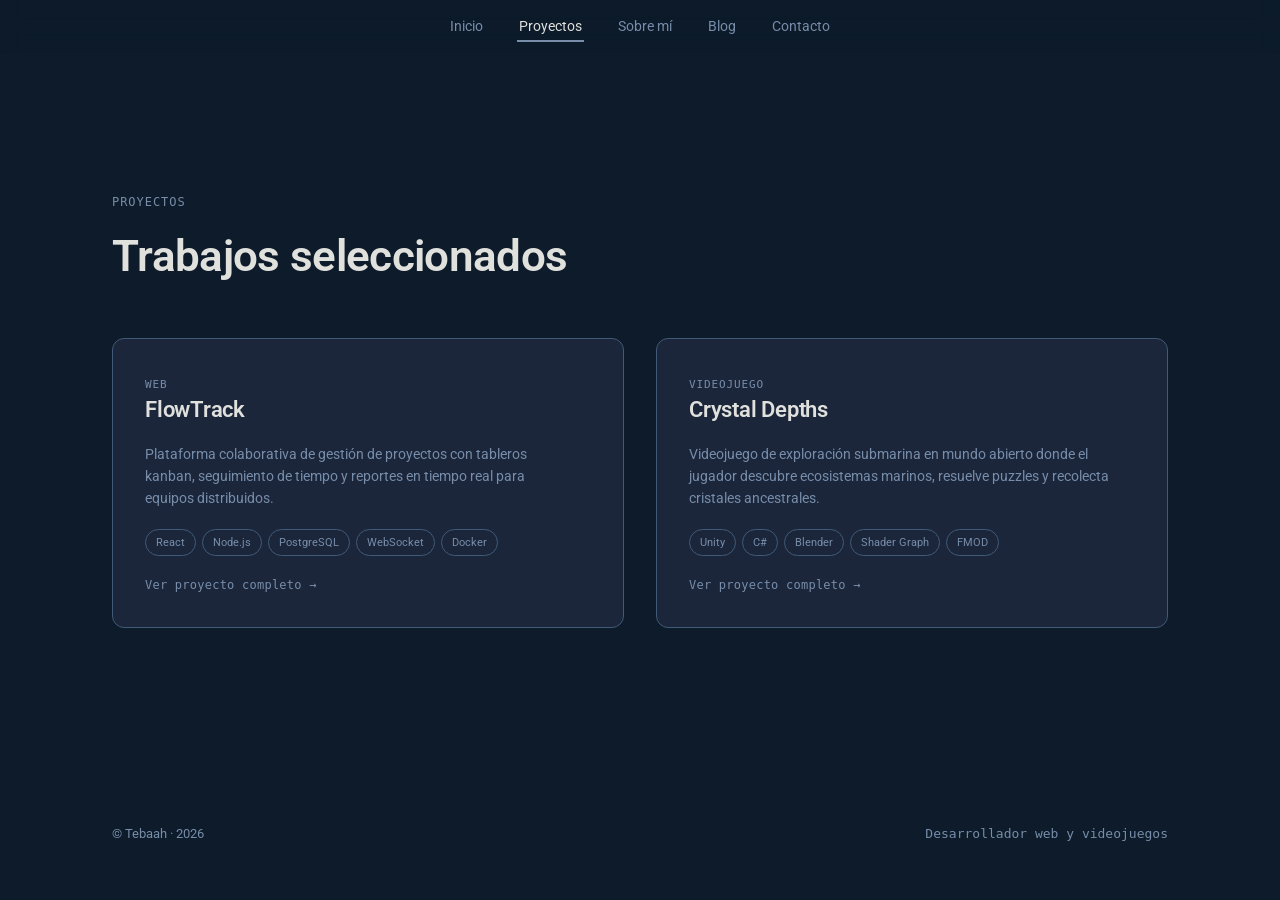
==== proyectos/index.html @ afd74b19 "feat: convertir SPA a páginas HTML individuales - Eliminar js/navigation.js (lógica SPA ya no necesa" ====
<!doctype html>
<html lang="es">

<head>
    <meta charset="utf-8" />
    <meta name="viewport" content="width=device-width, initial-scale=1" />
    <title>Proyectos · Tebaah</title>
    <link rel="preconnect" href="https://fonts.googleapis.com" />
    <link rel="preconnect" href="https://fonts.gstatic.com" crossorigin />
    <link href="https://fonts.googleapis.com/css2?family=Roboto:ital,wght@0,100..900;1,100..900&display=swap"
        rel="stylesheet" />
    <link rel="stylesheet" href="../css/main.css" />
</head>

<body>

    <header class="nav-wrapper">
        <div class="container nav-wrapper__inner">
            <nav>
                <ul class="nav-wrapper__list">
                    <li><a href="../index.html" class="nav-wrapper__link">Inicio</a></li>
                    <li><a href="index.html" class="nav-wrapper__link nav-wrapper__link--active">Proyectos</a></li>
                    <li><a href="../sobre-mi.html" class="nav-wrapper__link">Sobre mí</a></li>
                    <li><a href="../blog.html" class="nav-wrapper__link">Blog</a></li>
                    <li><a href="../contacto.html" class="nav-wrapper__link">Contacto</a></li>
                </ul>
            </nav>
        </div>
    </header>

    <main id="content">

        <section class="section page-section page-section--active" id="page-proyectos">
            <div class="container">
                <p class="text--eyebrow">PROYECTOS</p>
                <h2 style="margin-bottom: var(--gap-xl);">Trabajos seleccionados</h2>

                <div class="grid--2">
                    <a href="flowtrack.html" class="card--project">
                        <div>
                            <span class="card__type">Web</span>
                            <h3 class="card__title">FlowTrack</h3>
                        </div>
                        <p class="card__desc">
                            Plataforma colaborativa de gestión de proyectos con tableros kanban,
                            seguimiento de tiempo y reportes en tiempo real para equipos distribuidos.
                        </p>
                        <div class="tag__list">
                            <span class="tag tag--sm">React</span>
                            <span class="tag tag--sm">Node.js</span>
                            <span class="tag tag--sm">PostgreSQL</span>
                            <span class="tag tag--sm">WebSocket</span>
                            <span class="tag tag--sm">Docker</span>
                        </div>
                        <span class="card__cta">Ver proyecto completo →</span>
                    </a>

                    <a href="crystal-depths.html" class="card--project">
                        <div>
                            <span class="card__type">Videojuego</span>
                            <h3 class="card__title">Crystal Depths</h3>
                        </div>
                        <p class="card__desc">
                            Videojuego de exploración submarina en mundo abierto donde el jugador
                            descubre ecosistemas marinos, resuelve puzzles y recolecta cristales ancestrales.
                        </p>
                        <div class="tag__list">
                            <span class="tag tag--sm">Unity</span>
                            <span class="tag tag--sm">C#</span>
                            <span class="tag tag--sm">Blender</span>
                            <span class="tag tag--sm">Shader Graph</span>
                            <span class="tag tag--sm">FMOD</span>
                        </div>
                        <span class="card__cta">Ver proyecto completo →</span>
                    </a>
                </div>
            </div>
        </section>

    </main>

    <footer class="pagefoot">
        <div class="container row--between pagefoot__inner">
            <span>&copy; Tebaah · 2026</span>
            <span class="pagefoot__role">Desarrollador web y videojuegos</span>
        </div>
    </footer>

</body>

</html>
---- css/main.css ----
/* ════════════════════════════════════════════
   Tebaah.github.io — Main Stylesheet
   ════════════════════════════════════════════ */

/* Base */
@import url('base/variables.css');
@import url('base/reset.css');
@import url('base/typography.css');

/* Components */
@import url('components/page-section.css');
@import url('components/layout.css');
@import url('components/nav.css');
@import url('components/hero.css');
@import url('components/button.css');
@import url('components/card.css');
@import url('components/tag.css');
@import url('components/ph-img.css');
@import url('components/form.css');
@import url('components/about.css');
@import url('components/blog.css');
@import url('components/contact.css');
@import url('components/footer.css');
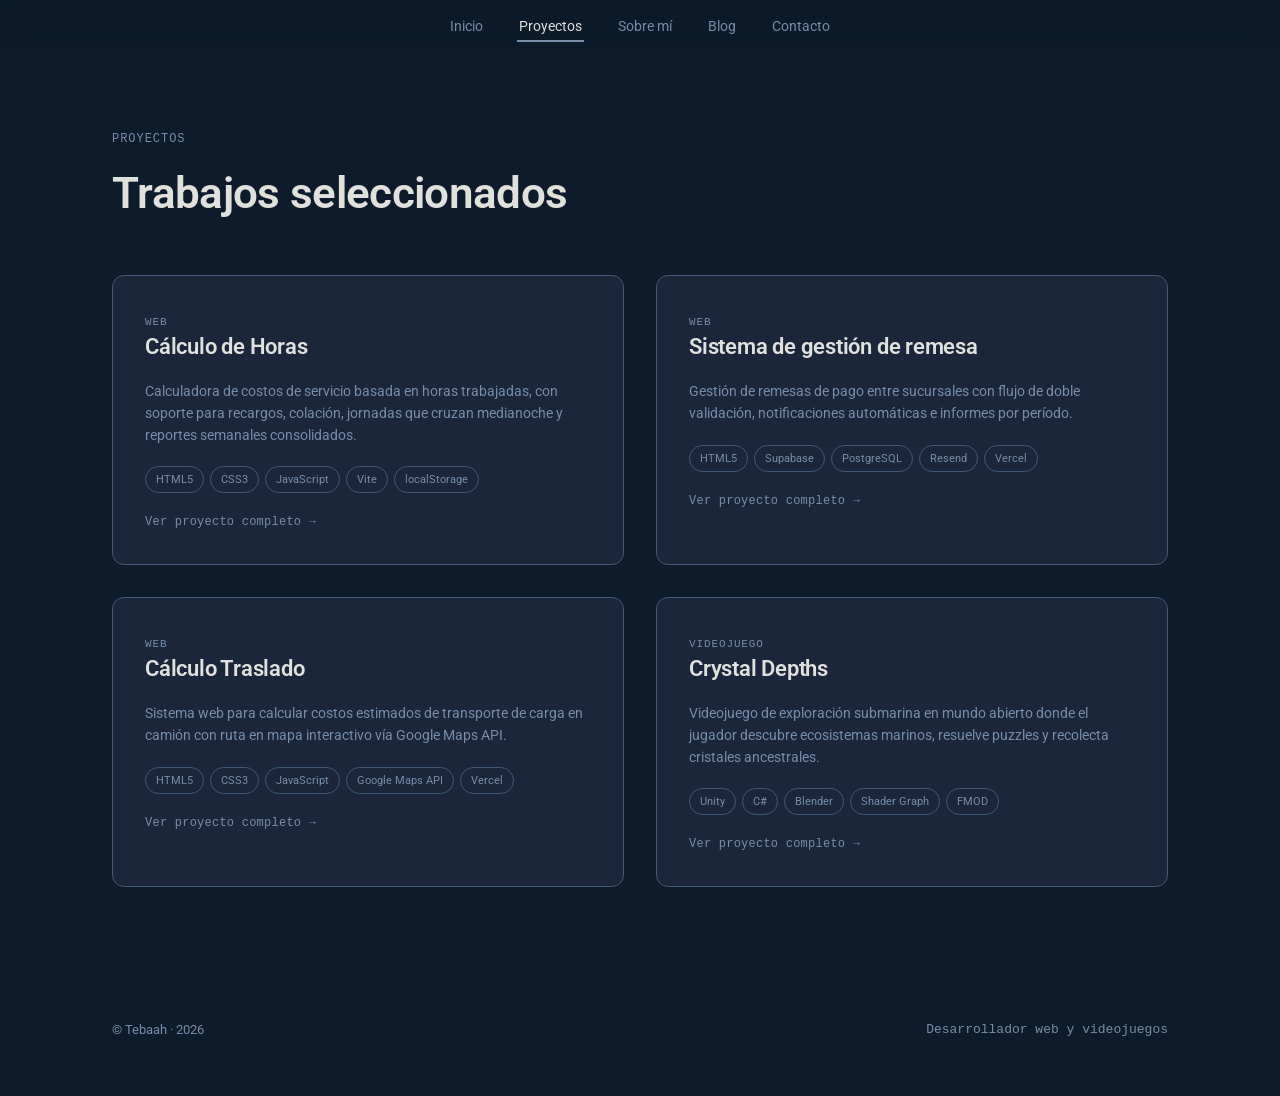
==== commit 76790ea9: "feat: add project cards for CalculoHoras, SistemaRemesa and CalculoTraslado; remove FlowTrack" ====
--- a/proyectos/index.html
+++ b/proyectos/index.html
@@ -36,21 +36,60 @@
                 <h2 style="margin-bottom: var(--gap-xl);">Trabajos seleccionados</h2>
 
                 <div class="grid--2">
-                    <a href="flowtrack.html" class="card--project">
+                    <a href="calculo-horas.html" class="card--project">
                         <div>
                             <span class="card__type">Web</span>
-                            <h3 class="card__title">FlowTrack</h3>
+                            <h3 class="card__title">Cálculo de Horas</h3>
                         </div>
                         <p class="card__desc">
-                            Plataforma colaborativa de gestión de proyectos con tableros kanban,
-                            seguimiento de tiempo y reportes en tiempo real para equipos distribuidos.
+                            Calculadora de costos de servicio basada en horas trabajadas, con
+                            soporte para recargos, colación, jornadas que cruzan medianoche y
+                            reportes semanales consolidados.
                         </p>
                         <div class="tag__list">
-                            <span class="tag tag--sm">React</span>
-                            <span class="tag tag--sm">Node.js</span>
+                            <span class="tag tag--sm">HTML5</span>
+                            <span class="tag tag--sm">CSS3</span>
+                            <span class="tag tag--sm">JavaScript</span>
+                            <span class="tag tag--sm">Vite</span>
+                            <span class="tag tag--sm">localStorage</span>
+                        </div>
+                        <span class="card__cta">Ver proyecto completo →</span>
+                    </a>
+
+                    <a href="sistema-remesa.html" class="card--project">
+                        <div>
+                            <span class="card__type">Web</span>
+                            <h3 class="card__title">Sistema de gestión de remesa</h3>
+                        </div>
+                        <p class="card__desc">
+                            Gestión de remesas de pago entre sucursales con flujo de doble
+                            validación, notificaciones automáticas e informes por período.
+                        </p>
+                        <div class="tag__list">
+                            <span class="tag tag--sm">HTML5</span>
+                            <span class="tag tag--sm">Supabase</span>
                             <span class="tag tag--sm">PostgreSQL</span>
-                            <span class="tag tag--sm">WebSocket</span>
-                            <span class="tag tag--sm">Docker</span>
+                            <span class="tag tag--sm">Resend</span>
+                            <span class="tag tag--sm">Vercel</span>
+                        </div>
+                        <span class="card__cta">Ver proyecto completo →</span>
+                    </a>
+
+                    <a href="calculo-traslado.html" class="card--project">
+                        <div>
+                            <span class="card__type">Web</span>
+                            <h3 class="card__title">Cálculo Traslado</h3>
+                        </div>
+                        <p class="card__desc">
+                            Sistema web para calcular costos estimados de transporte de carga en
+                            camión con ruta en mapa interactivo vía Google Maps API.
+                        </p>
+                        <div class="tag__list">
+                            <span class="tag tag--sm">HTML5</span>
+                            <span class="tag tag--sm">CSS3</span>
+                            <span class="tag tag--sm">JavaScript</span>
+                            <span class="tag tag--sm">Google Maps API</span>
+                            <span class="tag tag--sm">Vercel</span>
                         </div>
                         <span class="card__cta">Ver proyecto completo →</span>
                     </a>
--- a/css/main.css
+++ b/css/main.css
@@ -20,4 +20,5 @@
 @import url('components/about.css');
 @import url('components/blog.css');
 @import url('components/contact.css');
-@import url('components/footer.css');+@import url('components/footer.css');
+@import url('components/project-detail.css');
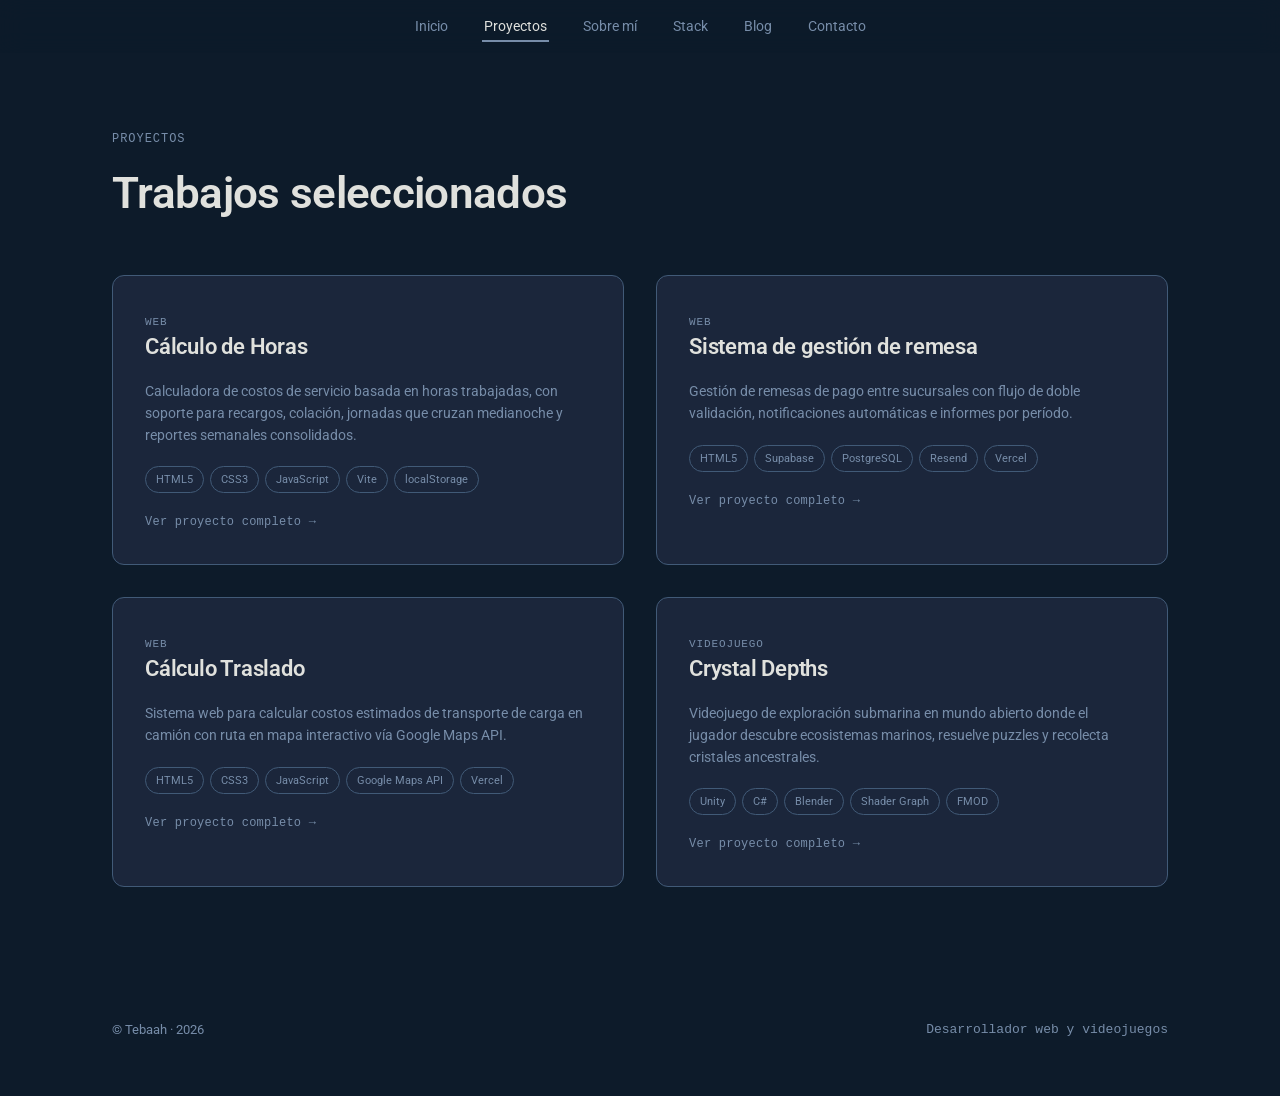
==== commit 74c3d112: "feat(nav): add Stack link to nav bar in blog, contacto, and proyectos pages" ====
--- a/proyectos/index.html
+++ b/proyectos/index.html
@@ -21,6 +21,7 @@
                     <li><a href="../index.html" class="nav-wrapper__link">Inicio</a></li>
                     <li><a href="index.html" class="nav-wrapper__link nav-wrapper__link--active">Proyectos</a></li>
                     <li><a href="../sobre-mi.html" class="nav-wrapper__link">Sobre mí</a></li>
+                    <li><a href="../stack.html" class="nav-wrapper__link">Stack</a></li>
                     <li><a href="../blog.html" class="nav-wrapper__link">Blog</a></li>
                     <li><a href="../contacto.html" class="nav-wrapper__link">Contacto</a></li>
                 </ul>
--- a/css/main.css
+++ b/css/main.css
@@ -19,6 +19,7 @@
 @import url('components/form.css');
 @import url('components/about.css');
 @import url('components/blog.css');
+@import url('components/stack.css');
 @import url('components/contact.css');
 @import url('components/footer.css');
 @import url('components/project-detail.css');
